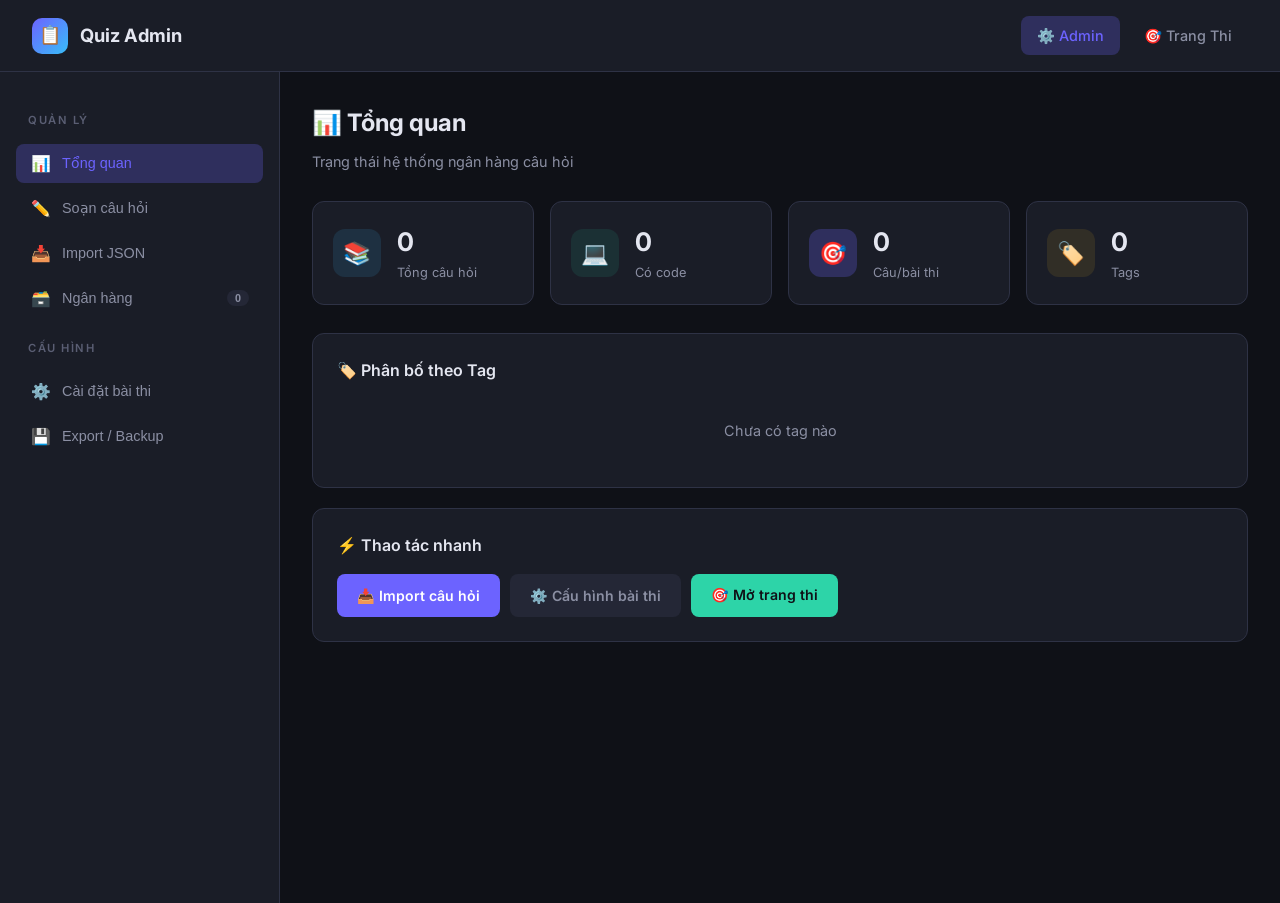
==== admin.html @ da37ea13 "Add files via upload" ====
<!DOCTYPE html>
<html lang="vi">
<head>
    <meta charset="UTF-8">
    <meta name="viewport" content="width=device-width, initial-scale=1.0">
    <title>Admin Panel — Quản lý Ngân hàng Câu hỏi</title>
    <link href="https://fonts.googleapis.com/css2?family=Inter:wght@300;400;500;600;700&display=swap" rel="stylesheet">
    <link rel="stylesheet" href="admin.css">
</head>
<body>

<!-- ===== TOP BAR ===== -->
<div class="top-bar">
    <div class="logo">
        <div class="logo-icon">📋</div>
        <span>Quiz Admin</span>
    </div>
    <div class="nav-links">
        <a href="admin.html" class="active">⚙️ Admin</a>
        <a href="tdtt.html" target="_blank">🎯 Trang Thi</a>
    </div>
</div>

<!-- ===== LAYOUT ===== -->
<div class="layout">

    <!-- SIDEBAR -->
    <div class="sidebar">
        <div class="sidebar-label">Quản lý</div>
        <button class="sidebar-item active" onclick="switchPanel('dashboard')">
            <span class="icon">📊</span> Tổng quan
        </button>
        <button class="sidebar-item" onclick="switchPanel('compose')">
            <span class="icon">✏️</span> Soạn câu hỏi
        </button>
        <button class="sidebar-item" onclick="switchPanel('import')">
            <span class="icon">📥</span> Import JSON
        </button>
        <button class="sidebar-item" onclick="switchPanel('bank')">
            <span class="icon">🗃️</span> Ngân hàng
            <span class="badge" id="sidebar-count">0</span>
        </button>

        <div class="sidebar-label">Cấu hình</div>
        <button class="sidebar-item" onclick="switchPanel('config')">
            <span class="icon">⚙️</span> Cài đặt bài thi
        </button>
        <button class="sidebar-item" onclick="switchPanel('export')">
            <span class="icon">💾</span> Export / Backup
        </button>
    </div>

    <!-- MAIN CONTENT -->
    <div class="main">

        <!-- ====== PANEL: DASHBOARD ====== -->
        <div class="panel active" id="panel-dashboard">
            <h2>📊 Tổng quan</h2>
            <p class="subtitle">Trạng thái hệ thống ngân hàng câu hỏi</p>

            <div class="stats-row">
                <div class="stat-card">
                    <div class="stat-icon blue">📚</div>
                    <div><div class="stat-value" id="stat-total">0</div><div class="stat-label">Tổng câu hỏi</div></div>
                </div>
                <div class="stat-card">
                    <div class="stat-icon green">💻</div>
                    <div><div class="stat-value" id="stat-code">0</div><div class="stat-label">Có code</div></div>
                </div>
                <div class="stat-card">
                    <div class="stat-icon purple">🎯</div>
                    <div><div class="stat-value" id="stat-exam">0</div><div class="stat-label">Câu/bài thi</div></div>
                </div>
                <div class="stat-card">
                    <div class="stat-icon orange">🏷️</div>
                    <div><div class="stat-value" id="stat-tags">0</div><div class="stat-label">Tags</div></div>
                </div>
            </div>

            <div class="card">
                <div class="card-title">🏷️ Phân bố theo Tag</div>
                <div id="tag-distribution" style="display:flex;flex-wrap:wrap;gap:8px;">
                    <span class="empty-state" style="padding:20px;width:100%"><p>Chưa có câu hỏi nào</p></span>
                </div>
            </div>

            <div class="card">
                <div class="card-title">⚡ Thao tác nhanh</div>
                <div class="btn-group">
                    <button class="btn btn-primary" onclick="switchPanel('import')">📥 Import câu hỏi</button>
                    <button class="btn btn-ghost" onclick="switchPanel('config')">⚙️ Cấu hình bài thi</button>
                    <a href="tdtt.html" target="_blank" class="btn btn-success" style="text-decoration:none">🎯 Mở trang thi</a>
                </div>
            </div>
        </div>

        <!-- ====== PANEL: COMPOSE ====== -->
        <div class="panel" id="panel-compose">
            <h2>✏️ Soạn câu hỏi</h2>
            <p class="subtitle">Tạo câu hỏi nhanh bằng form hoặc soạn hàng loạt bằng text</p>

            <div class="import-tabs">
                <button class="import-tab active" onclick="switchComposeTab('form')">📝 Soạn từng câu</button>
                <button class="import-tab" onclick="switchComposeTab('bulk')">📄 Soạn hàng loạt</button>
            </div>

            <!-- Form Mode -->
            <div id="compose-form" class="card">
                <div class="card-title">📝 Soạn câu hỏi mới</div>
                <div class="form-group">
                    <label>Nội dung câu hỏi *</label>
                    <textarea id="cmp-question" rows="3" placeholder="Gõ câu hỏi ở đây..."></textarea>
                </div>
                <div class="form-group">
                    <label>Đoạn code (tùy chọn — bỏ trống nếu câu lý thuyết)</label>
                    <textarea id="cmp-code" rows="4" placeholder="Ví dụ: <h1>Hello</h1>&#10;hoặc: print('hello')&#10;Bỏ trống nếu không có code"></textarea>
                </div>
                <div class="form-group">
                    <label>Các đáp án * <span style="color:var(--text-muted);font-weight:400">(đánh dấu ✅ đáp án đúng)</span></label>
                    <div id="cmp-options">
                        <div class="compose-opt-row">
                            <input type="radio" name="cmp-correct" value="0" checked>
                            <input type="text" placeholder="Đáp án A" class="cmp-opt-input">
                            <button class="btn btn-danger btn-sm" onclick="removeOption(this)" title="Xóa">✕</button>
                        </div>
                        <div class="compose-opt-row">
                            <input type="radio" name="cmp-correct" value="1">
                            <input type="text" placeholder="Đáp án B" class="cmp-opt-input">
                            <button class="btn btn-danger btn-sm" onclick="removeOption(this)" title="Xóa">✕</button>
                        </div>
                        <div class="compose-opt-row">
                            <input type="radio" name="cmp-correct" value="2">
                            <input type="text" placeholder="Đáp án C" class="cmp-opt-input">
                            <button class="btn btn-danger btn-sm" onclick="removeOption(this)" title="Xóa">✕</button>
                        </div>
                        <div class="compose-opt-row">
                            <input type="radio" name="cmp-correct" value="3">
                            <input type="text" placeholder="Đáp án D" class="cmp-opt-input">
                            <button class="btn btn-danger btn-sm" onclick="removeOption(this)" title="Xóa">✕</button>
                        </div>
                    </div>
                    <button class="btn btn-ghost btn-sm" style="margin-top:8px" onclick="addOption()">➕ Thêm đáp án</button>
                </div>
                <div class="form-row">
                    <div class="form-group">
                        <label>Giải thích (tùy chọn)</label>
                        <input type="text" id="cmp-explain" placeholder="Vì sao đáp án đúng là...">
                    </div>
                    <div class="form-group">
                        <label>Tags (tùy chọn, cách nhau bằng dấu phẩy)</label>
                        <input type="text" id="cmp-tags" placeholder="html, css, lý thuyết">
                    </div>
                </div>
                <div class="btn-group">
                    <button class="btn btn-primary" onclick="saveComposedQuestion()">💾 Lưu vào ngân hàng</button>
                    <button class="btn btn-success" onclick="saveAndNewQuestion()">💾 Lưu & Soạn tiếp</button>
                    <button class="btn btn-ghost" onclick="clearComposeForm()">🗑️ Xóa form</button>
                </div>
                <div id="cmp-saved-count" style="margin-top:12px;font-size:0.85em;color:var(--success);display:none"></div>
            </div>

            <!-- Bulk Text Mode -->
            <div id="compose-bulk" class="card" style="display:none">
                <div class="card-title">📄 Soạn hàng loạt bằng text</div>
                <p style="font-size:0.85em;color:var(--text-dim);margin-bottom:12px;">Gõ câu hỏi theo định dạng đơn giản bên dưới. Dùng <code>dòng trống</code> để ngăn cách các câu.</p>
                <textarea id="bulk-text" rows="18" placeholder="Câu hỏi thứ nhất?&#10;A. Đáp án A&#10;B. Đáp án B&#10;C. Đáp án C&#10;D. Đáp án D&#10;Đáp án: A&#10;Giải thích: Vì...&#10;Tags: html, css&#10;&#10;Câu hỏi thứ hai?&#10;Code:&#10;<h1>Hello</h1>&#10;<p>World</p>&#10;/Code&#10;A. Đáp án A&#10;B. Đáp án B&#10;Đáp án: B&#10;&#10;Câu True/False?&#10;A. Đúng&#10;B. Sai&#10;Đáp án: A"></textarea>
                <div class="btn-group" style="margin-top:12px">
                    <button class="btn btn-primary" onclick="parseBulkText()">📥 Chuyển thành câu hỏi</button>
                    <button class="btn btn-ghost" onclick="document.getElementById('bulk-text').value=''">🗑️ Xóa text</button>
                </div>
                <div id="bulk-result" style="margin-top:16px;display:none"></div>
            </div>

            <!-- Hướng dẫn format text -->
            <div class="card">
                <div class="card-title">📖 Hướng dẫn soạn text nhanh</div>
                <div class="detail-code">Câu hỏi ở đây?
A. Đáp án A
B. Đáp án B
C. Đáp án C
D. Đáp án D
Đáp án: A
Giải thích: Lý do đáp án đúng
Tags: html, lý thuyết

Câu có code?
Code:
&lt;h1&gt;Hello&lt;/h1&gt;
&lt;p&gt;World&lt;/p&gt;
/Code
A. Tiêu đề và đoạn văn
B. Chỉ tiêu đề
Đáp án: A</div>
                <div style="font-size:0.85em;color:var(--text-dim);line-height:1.8;">
                    <strong>Dòng đầu:</strong> Nội dung câu hỏi<br>
                    <strong>A. B. C. D.:</strong> Các đáp án (không giới hạn số lượng)<br>
                    <strong>Code: ... /Code:</strong> Đoạn code (tùy chọn)<br>
                    <strong>Đáp án:</strong> Chữ cái đáp án đúng (A, B, C, D...)<br>
                    <strong>Giải thích:</strong> Giải thích (tùy chọn)<br>
                    <strong>Tags:</strong> Phân loại (tùy chọn)<br>
                    <strong>Dòng trống:</strong> Ngăn cách giữa các câu
                </div>
            </div>
        </div>

        <!-- ====== PANEL: IMPORT ====== -->
        <div class="panel" id="panel-import">
            <h2>📥 Import câu hỏi</h2>
            <p class="subtitle">Thêm câu hỏi vào ngân hàng từ file JSON hoặc paste trực tiếp</p>

            <div class="import-tabs">
                <button class="import-tab active" onclick="switchImportTab('file')">📁 Upload File</button>
                <button class="import-tab" onclick="switchImportTab('paste')">📋 Paste JSON</button>
            </div>

            <!-- Upload File -->
            <div id="import-file" class="card">
                <div class="card-title">📁 Upload file JSON</div>
                <div class="upload-zone" id="upload-zone">
                    <input type="file" accept=".json" id="file-input" onchange="handleFileUpload(event)">
                    <div class="icon">📤</div>
                    <p><strong>Kéo thả file JSON vào đây</strong></p>
                    <p style="margin-top:6px;font-size:0.82em;">hoặc click để chọn file</p>
                </div>
            </div>

            <!-- Paste JSON -->
            <div id="import-paste" class="card" style="display:none">
                <div class="card-title">📋 Paste JSON trực tiếp</div>
                <div class="form-group">
                    <label>Dán mảng JSON câu hỏi vào đây:</label>
                    <textarea id="json-paste" rows="12" placeholder='[
  {
    "id": 1,
    "q": "Nội dung câu hỏi?",
    "code": "print(\"Hello\")",
    "options": ["A", "B", "C", "D"],
    "correct": 0,
    "explain": "Giải thích...",
    "tags": ["python"]
  }
]'></textarea>
                </div>
                <button class="btn btn-primary" onclick="importFromPaste()">📥 Import từ JSON</button>
            </div>

            <!-- Import Options -->
            <div class="card">
                <div class="card-title">⚙️ Tùy chọn Import</div>
                <div class="toggle-row">
                    <div>
                        <div class="toggle-label">Ghi đè ngân hàng hiện tại</div>
                        <div class="toggle-desc">Xóa toàn bộ câu hỏi cũ trước khi import</div>
                    </div>
                    <div class="toggle" id="toggle-overwrite" onclick="this.classList.toggle('on')"></div>
                </div>
                <div class="toggle-row">
                    <div>
                        <div class="toggle-label">Tự động gán ID</div>
                        <div class="toggle-desc">Tự động đánh lại số thứ tự ID cho câu hỏi</div>
                    </div>
                    <div class="toggle on" id="toggle-autoid" onclick="this.classList.toggle('on')"></div>
                </div>
            </div>

            <!-- Preview -->
            <div class="card" id="import-preview" style="display:none">
                <div class="card-title">👁️ Xem trước (<span id="preview-count">0</span> câu)</div>
                <div style="max-height:300px;overflow-y:auto;">
                    <table class="q-table" id="preview-table">
                        <thead><tr><th>#</th><th>Câu hỏi</th><th>Đáp án</th><th>Code</th></tr></thead>
                        <tbody></tbody>
                    </table>
                </div>
                <div style="margin-top:16px" class="btn-group">
                    <button class="btn btn-primary" onclick="confirmImport()">✅ Xác nhận Import</button>
                    <button class="btn btn-ghost" onclick="cancelPreview()">❌ Hủy</button>
                </div>
            </div>

            <!-- Format Guide -->
            <div class="card">
                <div class="card-title">📖 Hướng dẫn định dạng JSON</div>
                <div class="detail-code">[
  {
    "id": 1,
    "q": "Nội dung câu hỏi?",
    "code": "(Tùy chọn) Đoạn code",
    "type": "single",
    "options": ["Đáp án A", "Đáp án B", "Đáp án C"],
    "correct": 0,
    "explain": "Giải thích đáp án",
    "tags": ["tag1", "tag2"]
  }
]</div>
                <div style="font-size:0.85em;color:var(--text-dim);line-height:1.8;">
                    <strong>Bắt buộc:</strong> <code>q</code>, <code>options</code>, <code>correct</code><br>
                    <strong>Tùy chọn:</strong> <code>id</code>, <code>code</code>, <code>type</code>, <code>explain</code>, <code>tags</code><br>
                    <strong>correct:</strong> Index đáp án đúng (bắt đầu từ 0)<br>
                    <strong>options:</strong> Mảng đáp án, không giới hạn số lượng
                </div>
            </div>
        </div>

        <!-- ====== PANEL: BANK ====== -->
        <div class="panel" id="panel-bank">
            <h2>🗃️ Ngân hàng câu hỏi</h2>
            <p class="subtitle">Quản lý toàn bộ câu hỏi đã import</p>

            <div class="search-bar">
                <span class="search-icon">🔍</span>
                <input type="text" id="search-input" placeholder="Tìm kiếm câu hỏi, tag..." oninput="filterQuestions()">
            </div>

            <div style="display:flex;justify-content:space-between;align-items:center;margin-bottom:16px;">
                <span style="font-size:0.88em;color:var(--text-dim);">Hiển thị <strong id="filtered-count">0</strong> câu</span>
                <div class="btn-group">
                    <button class="btn btn-danger btn-sm" onclick="deleteAllQuestions()">🗑️ Xóa tất cả</button>
                </div>
            </div>

            <div class="card" style="padding:0;overflow:hidden;">
                <div style="max-height:500px;overflow-y:auto;">
                    <table class="q-table" id="bank-table">
                        <thead><tr><th style="width:50px">#</th><th>Câu hỏi</th><th>Đáp án</th><th>Tags</th><th style="width:100px">Thao tác</th></tr></thead>
                        <tbody id="bank-tbody"></tbody>
                    </table>
                </div>
                <div id="bank-empty" class="empty-state" style="display:none">
                    <div class="icon">📭</div>
                    <p>Chưa có câu hỏi nào trong ngân hàng</p>
                    <button class="btn btn-primary btn-sm" style="margin-top:16px" onclick="switchPanel('import')">📥 Import ngay</button>
                </div>
            </div>

            <div class="pagination" id="bank-pagination"></div>
        </div>

        <!-- ====== PANEL: CONFIG ====== -->
        <div class="panel" id="panel-config">
            <h2>⚙️ Cài đặt bài thi</h2>
            <p class="subtitle">Cấu hình cách thức bài thi hiển thị cho thí sinh</p>

            <div class="card">
                <div class="card-title">📝 Thông tin bài thi</div>
                <div class="form-row">
                    <div class="form-group">
                        <label>Tiêu đề bài thi</label>
                        <input type="text" id="cfg-title" placeholder="ÔN TẬP CUỐI KỲ: TƯ DUY TÍNH TOÁN" value="">
                    </div>
                    <div class="form-group">
                        <label>Tên đơn vị / Khoa</label>
                        <input type="text" id="cfg-org" placeholder="Khoa CNTT - UET" value="">
                    </div>
                </div>
            </div>

            <div class="card">
                <div class="card-title">🎲 Số câu hỏi mỗi bài thi</div>
                <p style="font-size:0.85em;color:var(--text-dim);margin-bottom:16px;">
                    Mỗi thí sinh sẽ nhận ngẫu nhiên số câu này từ ngân hàng. Tổng ngân hàng: <strong id="cfg-total">0</strong> câu
                </p>
                <div class="slider-wrap">
                    <span style="font-size:0.85em;color:var(--text-dim);">1</span>
                    <input type="range" id="cfg-count" min="1" max="100" value="30" oninput="updateSlider()">
                    <span style="font-size:0.85em;color:var(--text-dim)" id="cfg-max-label">100</span>
                    <div class="slider-value" id="cfg-count-display">30</div>
                </div>
            </div>

            <div class="card">
                <div class="card-title">🔧 Tùy chọn hiển thị</div>
                <div class="toggle-row">
                    <div>
                        <div class="toggle-label">Xáo trộn đáp án</div>
                        <div class="toggle-desc">Đảo ngẫu nhiên thứ tự các đáp án trong mỗi câu</div>
                    </div>
                    <div class="toggle on" id="cfg-shuffle" onclick="this.classList.toggle('on')"></div>
                </div>
                <div class="toggle-row">
                    <div>
                        <div class="toggle-label">Xáo trộn câu hỏi</div>
                        <div class="toggle-desc">Đảo ngẫu nhiên thứ tự các câu hỏi</div>
                    </div>
                    <div class="toggle on" id="cfg-shuffleq" onclick="this.classList.toggle('on')"></div>
                </div>
                <div class="toggle-row">
                    <div>
                        <div class="toggle-label">Hiện giải thích sau khi trả lời</div>
                        <div class="toggle-desc">Hiện phần giải thích ngay sau khi chọn đáp án</div>
                    </div>
                    <div class="toggle on" id="cfg-explain" onclick="this.classList.toggle('on')"></div>
                </div>
            </div>

            <button class="btn btn-primary" onclick="saveConfig()" style="margin-top:8px">💾 Lưu cấu hình</button>
        </div>

        <!-- ====== PANEL: EXPORT ====== -->
        <div class="panel" id="panel-export">
            <h2>💾 Export / Backup</h2>
            <p class="subtitle">Xuất ngân hàng câu hỏi và cấu hình ra file</p>

            <div class="card">
                <div class="card-title">📦 Export ngân hàng câu hỏi</div>
                <p style="font-size:0.88em;color:var(--text-dim);margin-bottom:16px;">
                    Xuất toàn bộ <strong id="export-count">0</strong> câu hỏi ra file JSON để backup hoặc chia sẻ.
                </p>
                <button class="btn btn-success" onclick="exportBank()">📥 Tải file JSON</button>
            </div>

            <div class="card">
                <div class="card-title">⚙️ Export cấu hình bài thi</div>
                <p style="font-size:0.88em;color:var(--text-dim);margin-bottom:16px;">
                    Xuất cấu hình (tiêu đề, số câu, tùy chọn) ra file JSON.
                </p>
                <button class="btn btn-ghost" onclick="exportConfig()">📥 Tải cấu hình</button>
            </div>

            <div class="card">
                <div class="card-title">📋 Xem JSON hiện tại</div>
                <textarea id="export-json" rows="10" readonly style="cursor:default;"></textarea>
                <button class="btn btn-ghost btn-sm" style="margin-top:10px" onclick="copyExportJSON()">📋 Copy JSON</button>
            </div>
        </div>

    </div>
</div>

<!-- ===== MODAL: Question Detail ===== -->
<div class="modal-overlay" id="modal-detail">
    <div class="modal">
        <div style="display:flex;justify-content:space-between;align-items:center;margin-bottom:8px">
            <h3 id="modal-title">Chi tiết câu hỏi</h3>
            <button class="btn btn-ghost btn-sm" onclick="closeModal()">✕</button>
        </div>
        <div id="modal-body"></div>
    </div>
</div>

<!-- ===== TOAST CONTAINER ===== -->
<div class="toast-container" id="toast-container"></div>

<script src="admin.js"></script>

</body>
</html>
---- admin.css ----
:root {
    --bg: #0f1117;
    --surface: #1a1d27;
    --surface2: #242736;
    --border: #2e3245;
    --primary: #6c63ff;
    --primary-hover: #5a52e0;
    --primary-glow: rgba(108, 99, 255, 0.25);
    --success: #2dd4a8;
    --success-bg: rgba(45, 212, 168, 0.1);
    --danger: #ff6b6b;
    --danger-bg: rgba(255, 107, 107, 0.1);
    --warning: #fbbf24;
    --warning-bg: rgba(251, 191, 36, 0.1);
    --text: #e4e6f0;
    --text-dim: #8b8fa3;
    --text-muted: #5a5e73;
    --accent-blue: #38bdf8;
    --accent-green: #34d399;
}

* { margin: 0; padding: 0; box-sizing: border-box; }

body {
    font-family: 'Inter', -apple-system, sans-serif;
    background: var(--bg);
    color: var(--text);
    min-height: 100vh;
    line-height: 1.6;
}

/* ===== HEADER ===== */
.top-bar {
    background: var(--surface);
    border-bottom: 1px solid var(--border);
    padding: 16px 32px;
    display: flex;
    align-items: center;
    justify-content: space-between;
    position: sticky;
    top: 0;
    z-index: 100;
    backdrop-filter: blur(12px);
}
.top-bar .logo {
    display: flex;
    align-items: center;
    gap: 12px;
    font-weight: 700;
    font-size: 1.15em;
}
.top-bar .logo-icon {
    width: 36px; height: 36px;
    background: linear-gradient(135deg, var(--primary), var(--accent-blue));
    border-radius: 10px;
    display: flex; align-items: center; justify-content: center;
    font-size: 18px;
}
.top-bar .nav-links {
    display: flex; gap: 8px; align-items: center;
}
.top-bar .nav-links a {
    color: var(--text-dim);
    text-decoration: none;
    padding: 8px 16px;
    border-radius: 8px;
    font-size: 0.9em;
    font-weight: 500;
    transition: 0.2s;
}
.top-bar .nav-links a:hover { color: var(--text); background: var(--surface2); }
.top-bar .nav-links a.active { color: var(--primary); background: var(--primary-glow); }

/* ===== LAYOUT ===== */
.layout {
    display: grid;
    grid-template-columns: 280px 1fr;
    min-height: calc(100vh - 69px);
}

/* ===== SIDEBAR ===== */
.sidebar {
    background: var(--surface);
    border-right: 1px solid var(--border);
    padding: 24px 16px;
    display: flex;
    flex-direction: column;
    gap: 6px;
}
.sidebar-label {
    font-size: 0.7em;
    text-transform: uppercase;
    letter-spacing: 1.5px;
    color: var(--text-muted);
    padding: 16px 12px 8px;
    font-weight: 600;
}
.sidebar-item {
    display: flex;
    align-items: center;
    gap: 10px;
    padding: 10px 14px;
    border-radius: 8px;
    cursor: pointer;
    font-size: 0.9em;
    font-weight: 500;
    color: var(--text-dim);
    transition: 0.2s;
    border: none;
    background: none;
    width: 100%;
    text-align: left;
}
.sidebar-item:hover { background: var(--surface2); color: var(--text); }
.sidebar-item.active { background: var(--primary-glow); color: var(--primary); }
.sidebar-item .icon { font-size: 1.1em; width: 22px; text-align: center; }
.sidebar-item .badge {
    margin-left: auto;
    background: var(--surface2);
    padding: 2px 8px;
    border-radius: 10px;
    font-size: 0.75em;
    font-weight: 600;
    color: var(--text-dim);
}
.sidebar-item.active .badge { background: var(--primary); color: white; }

/* ===== MAIN CONTENT ===== */
.main { padding: 32px; overflow-y: auto; }
.main h2 {
    font-size: 1.5em;
    font-weight: 700;
    margin-bottom: 8px;
}
.main .subtitle {
    color: var(--text-dim);
    font-size: 0.9em;
    margin-bottom: 28px;
}

/* ===== PANELS (tab content) ===== */
.panel { display: none; }
.panel.active { display: block; animation: fadeIn 0.25s ease; }
@keyframes fadeIn { from { opacity: 0; transform: translateY(8px); } to { opacity: 1; transform: none; } }

/* ===== CARDS ===== */
.card {
    background: var(--surface);
    border: 1px solid var(--border);
    border-radius: 12px;
    padding: 24px;
    margin-bottom: 20px;
}
.card-title {
    font-weight: 600;
    margin-bottom: 16px;
    display: flex;
    align-items: center;
    gap: 8px;
}

/* ===== STATS ROW ===== */
.stats-row {
    display: grid;
    grid-template-columns: repeat(auto-fit, minmax(180px, 1fr));
    gap: 16px;
    margin-bottom: 28px;
}
.stat-card {
    background: var(--surface);
    border: 1px solid var(--border);
    border-radius: 12px;
    padding: 20px;
    display: flex;
    align-items: center;
    gap: 16px;
}
.stat-icon {
    width: 48px; height: 48px;
    border-radius: 12px;
    display: flex; align-items: center; justify-content: center;
    font-size: 1.4em;
}
.stat-icon.blue { background: rgba(56, 189, 248, 0.12); }
.stat-icon.green { background: var(--success-bg); }
.stat-icon.purple { background: var(--primary-glow); }
.stat-icon.orange { background: var(--warning-bg); }
.stat-value { font-size: 1.6em; font-weight: 700; }
.stat-label { font-size: 0.8em; color: var(--text-dim); }

/* ===== FORM ELEMENTS ===== */
label { font-weight: 500; font-size: 0.88em; color: var(--text-dim); display: block; margin-bottom: 6px; }

input[type="text"], input[type="number"], textarea, select {
    width: 100%;
    padding: 10px 14px;
    background: var(--surface2);
    border: 1px solid var(--border);
    border-radius: 8px;
    color: var(--text);
    font-family: inherit;
    font-size: 0.9em;
    transition: 0.2s;
    outline: none;
}
input:focus, textarea:focus, select:focus {
    border-color: var(--primary);
    box-shadow: 0 0 0 3px var(--primary-glow);
}
textarea { resize: vertical; min-height: 120px; font-family: 'Consolas', 'Monaco', monospace; font-size: 0.85em; line-height: 1.5; }

.form-row { display: grid; grid-template-columns: 1fr 1fr; gap: 16px; margin-bottom: 16px; }
.form-group { margin-bottom: 16px; }

/* ===== BUTTONS ===== */
.btn {
    padding: 10px 20px;
    border: none;
    border-radius: 8px;
    font-family: inherit;
    font-size: 0.88em;
    font-weight: 600;
    cursor: pointer;
    display: inline-flex;
    align-items: center;
    gap: 8px;
    transition: 0.2s;
}
.btn-primary { background: var(--primary); color: white; }
.btn-primary:hover { background: var(--primary-hover); box-shadow: 0 4px 16px var(--primary-glow); }
.btn-success { background: var(--success); color: #0f1117; }
.btn-success:hover { filter: brightness(1.1); }
.btn-danger { background: var(--danger-bg); color: var(--danger); border: 1px solid rgba(255,107,107,0.2); }
.btn-danger:hover { background: rgba(255,107,107,0.2); }
.btn-ghost { background: var(--surface2); color: var(--text-dim); }
.btn-ghost:hover { color: var(--text); background: var(--border); }
.btn-sm { padding: 6px 12px; font-size: 0.8em; }
.btn-group { display: flex; gap: 10px; flex-wrap: wrap; }

/* ===== FILE UPLOAD ZONE ===== */
.upload-zone {
    border: 2px dashed var(--border);
    border-radius: 12px;
    padding: 40px;
    text-align: center;
    cursor: pointer;
    transition: 0.3s;
    margin-bottom: 16px;
    position: relative;
}
.upload-zone:hover, .upload-zone.dragover {
    border-color: var(--primary);
    background: rgba(108,99,255,0.05);
}
.upload-zone .icon { font-size: 2.5em; margin-bottom: 12px; opacity: 0.7; }
.upload-zone p { color: var(--text-dim); font-size: 0.9em; }
.upload-zone input[type="file"] {
    position: absolute; inset: 0; opacity: 0; cursor: pointer;
}

/* ===== IMPORT MODE TOGGLE ===== */
.import-tabs {
    display: flex; gap: 0; margin-bottom: 20px; background: var(--surface2); border-radius: 10px; padding: 4px;
}
.import-tab {
    flex: 1; padding: 10px; text-align: center; border-radius: 8px;
    cursor: pointer; font-size: 0.88em; font-weight: 500;
    color: var(--text-dim); transition: 0.2s; border: none; background: none;
}
.import-tab.active { background: var(--primary); color: white; }

/* ===== QUESTION TABLE ===== */
.q-table {
    width: 100%;
    border-collapse: separate;
    border-spacing: 0;
}
.q-table th {
    text-align: left;
    padding: 12px 16px;
    font-size: 0.78em;
    text-transform: uppercase;
    letter-spacing: 1px;
    color: var(--text-muted);
    border-bottom: 1px solid var(--border);
    position: sticky;
    top: 0;
    background: var(--surface);
}
.q-table td {
    padding: 12px 16px;
    border-bottom: 1px solid var(--border);
    font-size: 0.88em;
    vertical-align: top;
}
.q-table tr:hover td { background: var(--surface2); }
.q-table .q-text { max-width: 320px; white-space: nowrap; overflow: hidden; text-overflow: ellipsis; }
.q-table .tag {
    display: inline-block;
    padding: 2px 8px;
    border-radius: 4px;
    font-size: 0.75em;
    background: var(--primary-glow);
    color: var(--primary);
    margin-right: 4px;
    margin-bottom: 2px;
}
.q-table .has-code { color: var(--accent-blue); font-size: 0.75em; }

/* ===== CONFIG SLIDER ===== */
.slider-wrap {
    display: flex;
    align-items: center;
    gap: 16px;
}
.slider-wrap input[type="range"] {
    flex: 1;
    -webkit-appearance: none;
    height: 6px;
    background: var(--surface2);
    border-radius: 3px;
    outline: none;
}
.slider-wrap input[type="range"]::-webkit-slider-thumb {
    -webkit-appearance: none;
    width: 20px; height: 20px;
    background: var(--primary);
    border-radius: 50%;
    cursor: pointer;
    box-shadow: 0 2px 8px var(--primary-glow);
}
.slider-value {
    background: var(--primary-glow);
    color: var(--primary);
    padding: 4px 14px;
    border-radius: 8px;
    font-weight: 700;
    font-size: 1.1em;
    min-width: 50px;
    text-align: center;
}

/* ===== TOGGLE SWITCH ===== */
.toggle-row { display: flex; align-items: center; justify-content: space-between; padding: 12px 0; }
.toggle-row + .toggle-row { border-top: 1px solid var(--border); }
.toggle-label { font-weight: 500; font-size: 0.9em; }
.toggle-desc { font-size: 0.8em; color: var(--text-dim); }
.toggle {
    width: 44px; height: 24px;
    background: var(--surface2);
    border-radius: 12px;
    position: relative;
    cursor: pointer;
    transition: 0.3s;
    border: 1px solid var(--border);
    flex-shrink: 0;
}
.toggle::after {
    content: '';
    width: 18px; height: 18px;
    background: var(--text-dim);
    border-radius: 50%;
    position: absolute;
    top: 2px; left: 2px;
    transition: 0.3s;
}
.toggle.on { background: var(--primary); border-color: var(--primary); }
.toggle.on::after { left: 22px; background: white; }

/* ===== SEARCH BAR ===== */
.search-bar {
    position: relative;
    margin-bottom: 20px;
}
.search-bar input {
    padding-left: 40px;
}
.search-bar .search-icon {
    position: absolute;
    left: 14px;
    top: 50%;
    transform: translateY(-50%);
    color: var(--text-muted);
    font-size: 0.9em;
}

/* ===== TOAST ===== */
.toast-container {
    position: fixed;
    top: 80px;
    right: 24px;
    z-index: 9999;
    display: flex;
    flex-direction: column;
    gap: 8px;
}
.toast {
    padding: 14px 20px;
    border-radius: 10px;
    font-size: 0.88em;
    font-weight: 500;
    animation: slideIn 0.3s ease, fadeOut 0.3s ease 2.7s forwards;
    display: flex;
    align-items: center;
    gap: 10px;
    min-width: 280px;
    box-shadow: 0 8px 24px rgba(0,0,0,0.3);
}
.toast.success { background: #1a3a2a; color: var(--success); border: 1px solid rgba(45,212,168,0.2); }
.toast.error { background: #3a1a1a; color: var(--danger); border: 1px solid rgba(255,107,107,0.2); }
.toast.info { background: #1a2a3a; color: var(--accent-blue); border: 1px solid rgba(56,189,248,0.2); }
@keyframes slideIn { from { opacity: 0; transform: translateX(40px); } }
@keyframes fadeOut { to { opacity: 0; transform: translateX(40px); } }

/* ===== MODAL ===== */
.modal-overlay {
    position: fixed; inset: 0;
    background: rgba(0,0,0,0.6);
    backdrop-filter: blur(4px);
    z-index: 5000;
    display: none;
    align-items: center;
    justify-content: center;
}
.modal-overlay.show { display: flex; }
.modal {
    background: var(--surface);
    border: 1px solid var(--border);
    border-radius: 16px;
    padding: 28px;
    width: 90%;
    max-width: 600px;
    max-height: 80vh;
    overflow-y: auto;
    animation: fadeIn 0.25s ease;
}
.modal h3 { margin-bottom: 16px; font-size: 1.15em; }

/* ===== EMPTY STATE ===== */
.empty-state {
    text-align: center;
    padding: 60px 20px;
    color: var(--text-dim);
}
.empty-state .icon { font-size: 3em; margin-bottom: 16px; opacity: 0.5; }
.empty-state p { font-size: 0.9em; }

/* ===== QUESTION DETAIL (modal) ===== */
.detail-code {
    background: #282c34;
    color: #abb2bf;
    padding: 14px;
    border-radius: 8px;
    font-family: 'Consolas', monospace;
    font-size: 0.85em;
    white-space: pre-wrap;
    margin: 12px 0;
    line-height: 1.5;
}
.detail-options { list-style: none; padding: 0; }
.detail-options li {
    padding: 8px 12px;
    border-radius: 6px;
    margin-bottom: 6px;
    background: var(--surface2);
    font-size: 0.9em;
}
.detail-options li.correct-opt {
    background: var(--success-bg);
    color: var(--success);
    font-weight: 600;
}

/* ===== PAGINATION ===== */
.pagination {
    display: flex;
    align-items: center;
    justify-content: space-between;
    padding: 16px 0;
}
.pagination .page-info { font-size: 0.85em; color: var(--text-dim); }
.pagination .page-btns { display: flex; gap: 6px; }

/* ===== COMPOSE FORM ===== */
.compose-opt-row {
    display: flex;
    align-items: center;
    gap: 10px;
    margin-bottom: 8px;
}
.compose-opt-row input[type="radio"] {
    width: 20px;
    height: 20px;
    accent-color: var(--success);
    cursor: pointer;
    flex-shrink: 0;
}
.compose-opt-row .cmp-opt-input {
    flex: 1;
}
.compose-opt-row .btn { flex-shrink: 0; }

/* ===== RESPONSIVE ===== */
@media (max-width: 768px) {
    .layout { grid-template-columns: 1fr; }
    .sidebar { display: none; }
    .main { padding: 16px; }
    .form-row { grid-template-columns: 1fr; }
    .stats-row { grid-template-columns: 1fr 1fr; }
}
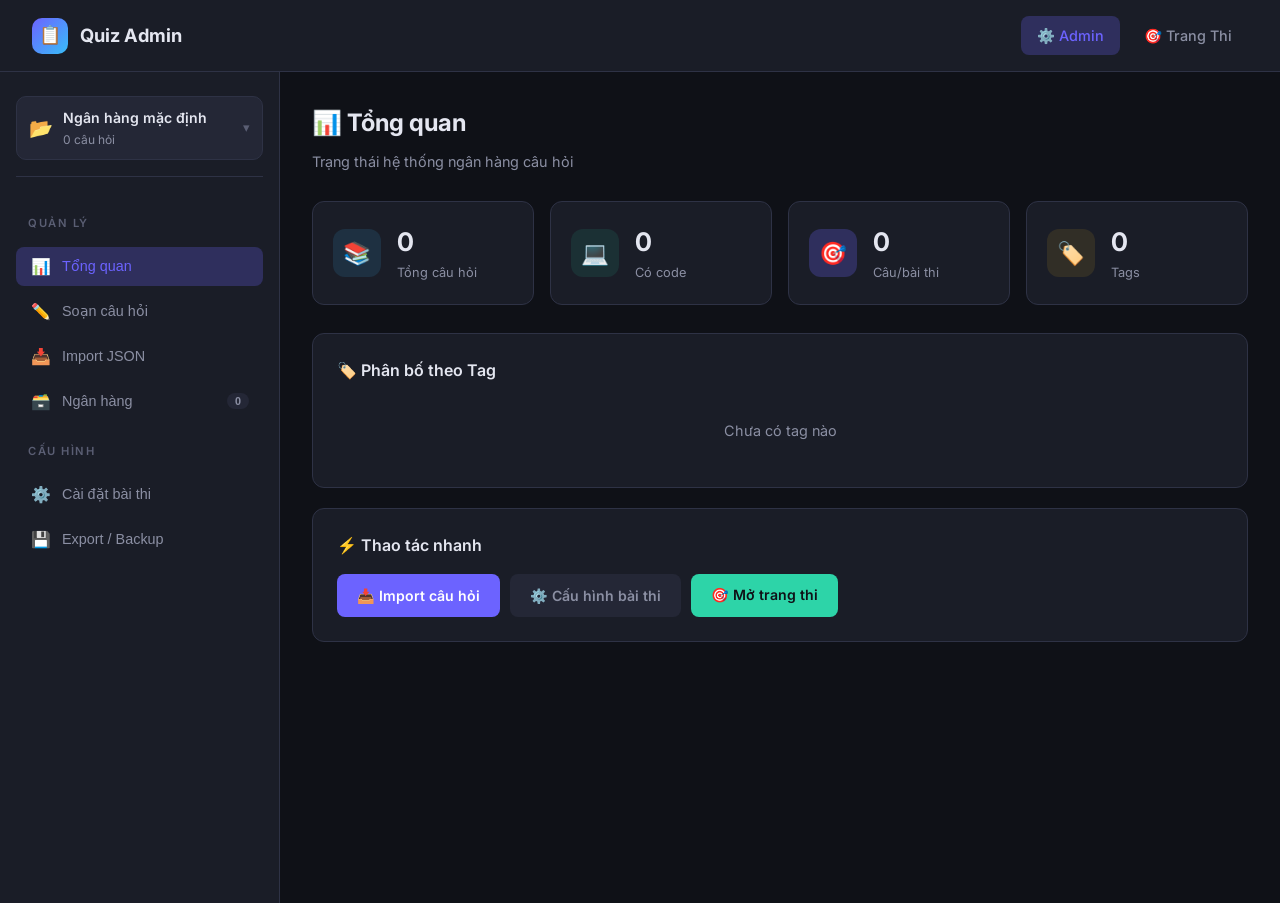
==== commit f1603994: "Add files via upload" ====
--- a/admin.html
+++ b/admin.html
@@ -26,6 +26,9 @@
 
     <!-- SIDEBAR -->
     <div class="sidebar">
+        <!-- Bank Selector -->
+        <div id="bank-selector" class="bank-selector"></div>
+
         <div class="sidebar-label">Quản lý</div>
         <button class="sidebar-item active" onclick="switchPanel('dashboard')">
             <span class="icon">📊</span> Tổng quan
@@ -424,6 +427,23 @@
             </div>
         </div>
 
+        <!-- ====== PANEL: BANKS MANAGER ====== -->
+        <div class="panel" id="panel-banks">
+            <h2>📂 Quản lý Ngân hàng</h2>
+            <p class="subtitle">Tạo, chuyển, đổi tên hoặc xóa các ngân hàng câu hỏi</p>
+
+            <div style="margin-bottom:20px">
+                <button class="btn btn-primary" onclick="promptCreateBank()">➕ Tạo ngân hàng mới</button>
+            </div>
+
+            <div class="card" style="padding:0;overflow:hidden;">
+                <table class="q-table">
+                    <thead><tr><th>Tên ngân hàng</th><th>Số câu</th><th>Ngày tạo</th><th>Thao tác</th></tr></thead>
+                    <tbody id="banks-tbody"></tbody>
+                </table>
+            </div>
+        </div>
+
     </div>
 </div>
 
--- a/admin.css
+++ b/admin.css
@@ -500,6 +500,81 @@
 }
 .compose-opt-row .btn { flex-shrink: 0; }
 
+/* ===== BANK SELECTOR ===== */
+.bank-selector {
+    position: relative;
+    margin-bottom: 16px;
+    padding-bottom: 16px;
+    border-bottom: 1px solid var(--border);
+}
+.bank-current {
+    display: flex;
+    align-items: center;
+    gap: 10px;
+    padding: 10px 12px;
+    border-radius: 10px;
+    cursor: pointer;
+    transition: 0.2s;
+    background: var(--surface2);
+    border: 1px solid var(--border);
+}
+.bank-current:hover { border-color: var(--primary); background: rgba(108,99,255,0.08); }
+.bank-current-icon { font-size: 1.2em; }
+.bank-current-info { flex: 1; min-width: 0; }
+.bank-current-name {
+    font-weight: 600;
+    font-size: 0.88em;
+    white-space: nowrap;
+    overflow: hidden;
+    text-overflow: ellipsis;
+}
+.bank-current-count { font-size: 0.75em; color: var(--text-dim); }
+.bank-current-arrow { color: var(--text-muted); font-size: 0.8em; transition: 0.2s; }
+
+.bank-dropdown {
+    position: absolute;
+    top: calc(100% - 12px);
+    left: 0; right: 0;
+    background: var(--surface);
+    border: 1px solid var(--border);
+    border-radius: 10px;
+    padding: 6px;
+    z-index: 500;
+    box-shadow: 0 8px 32px rgba(0,0,0,0.4);
+    display: none;
+}
+.bank-dropdown.show { display: block; animation: fadeIn 0.15s ease; }
+.bank-dropdown-item {
+    display: flex;
+    align-items: center;
+    justify-content: space-between;
+    padding: 8px 12px;
+    border-radius: 6px;
+    cursor: pointer;
+    font-size: 0.85em;
+    transition: 0.15s;
+    color: var(--text-dim);
+}
+.bank-dropdown-item:hover { background: var(--surface2); color: var(--text); }
+.bank-dropdown-item.active { color: var(--success); font-weight: 600; }
+.bank-dropdown-item.bank-action { color: var(--primary); }
+.bank-dropdown-item.bank-action:hover { background: var(--primary-glow); }
+.bank-item-count {
+    font-size: 0.75em;
+    background: var(--surface2);
+    padding: 2px 8px;
+    border-radius: 8px;
+    color: var(--text-muted);
+}
+.bank-dropdown-divider {
+    height: 1px;
+    background: var(--border);
+    margin: 6px 0;
+}
+
+/* ===== BANK MANAGER TABLE ===== */
+.active-bank-row td { background: rgba(45, 212, 168, 0.05); }
+
 /* ===== RESPONSIVE ===== */
 @media (max-width: 768px) {
     .layout { grid-template-columns: 1fr; }
